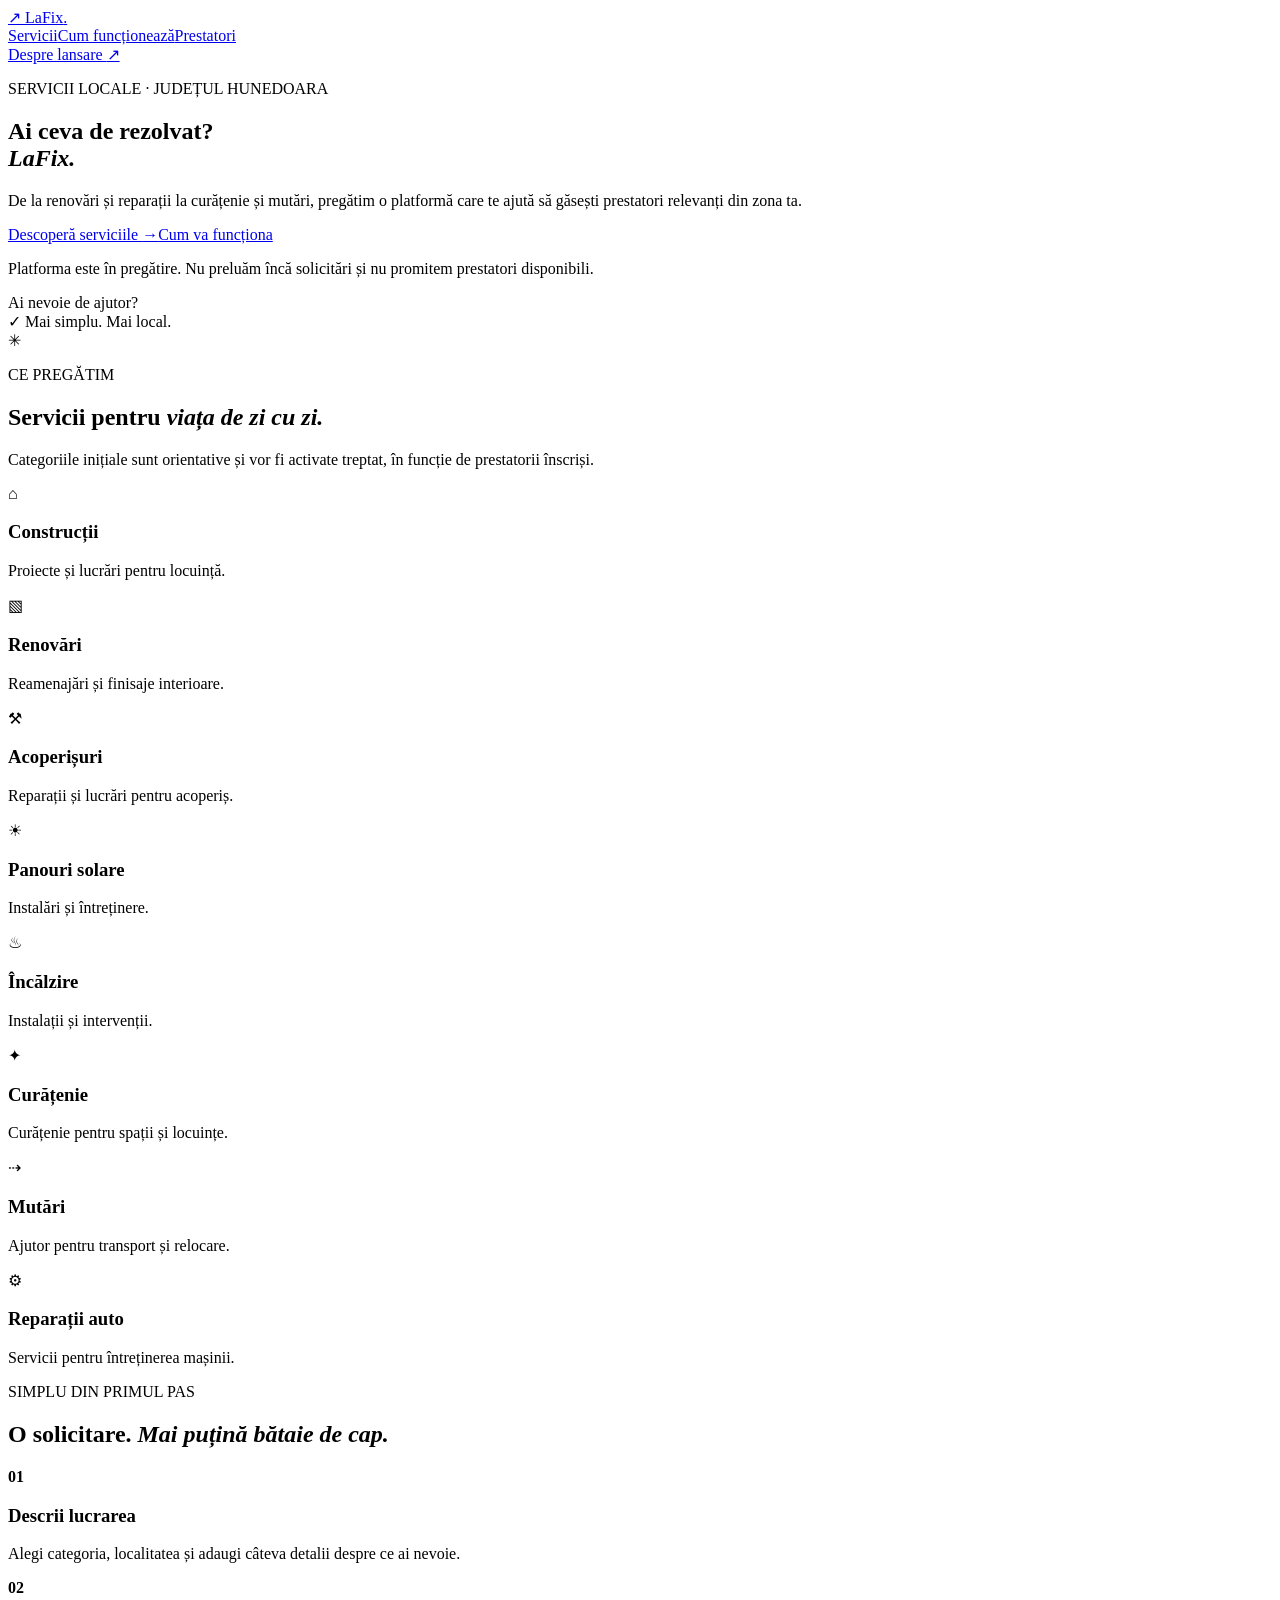
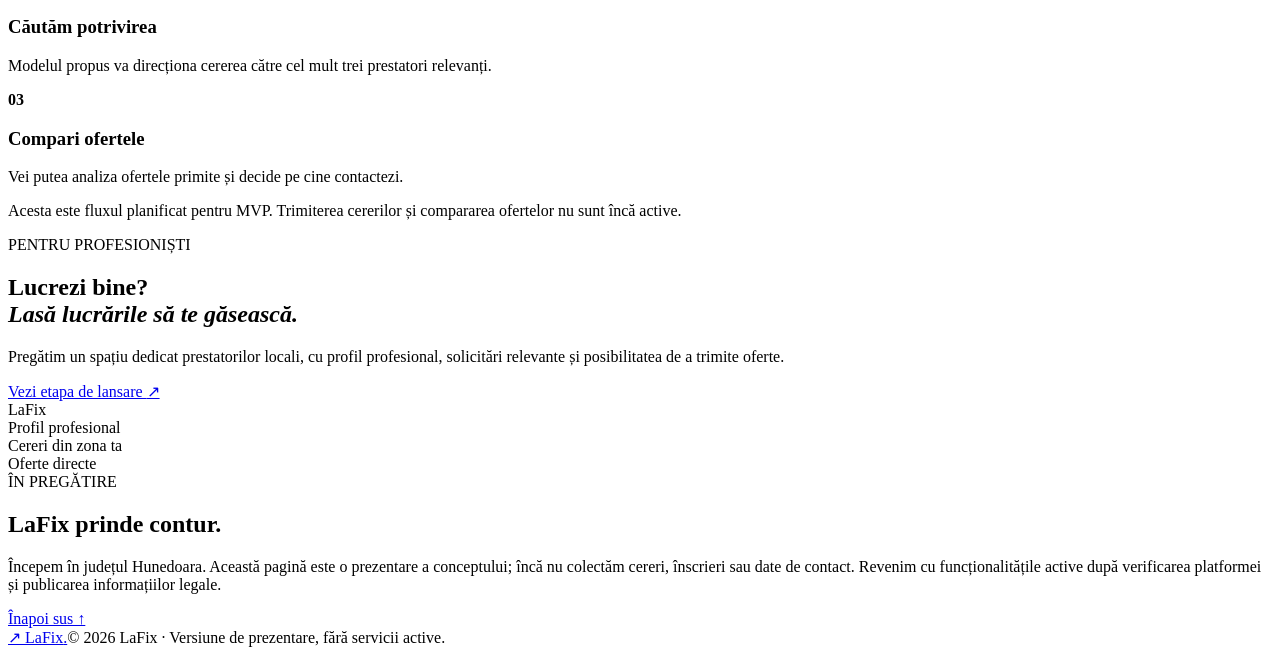
==== apps/site/index.html @ 6700e8d5 "fix(pages): place LaFix static assets in configured apps/site directory" ====
<!doctype html>
<html lang="ro">
<head>
  <meta charset="utf-8" />
  <meta name="viewport" content="width=device-width, initial-scale=1" />
  <meta name="theme-color" content="#173e33" />
  <meta name="description" content="LaFix conectează solicitările de servicii locale cu prestatori. Pregătim lansarea platformei în județul Hunedoara." />
  <meta name="robots" content="noindex,nofollow" />
  <title>LaFix — Servicii locale, mai simplu</title>
  <link rel="icon" href="favicon.svg" type="image/svg+xml" />
  <link rel="stylesheet" href="styles.css" />
</head>
<body>
 <header class="header"><div class="container nav"><a class="logo" href="#acasa" aria-label="LaFix acasă"><span class="mark">↗</span> LaFix<span class="orange">.</span></a><nav aria-label="Navigare principală"><a href="#servicii">Servicii</a><a href="#cum-functioneaza">Cum funcționează</a><a href="#prestatori">Prestatori</a></nav><a href="#lansare" class="top-action">Despre lansare <span aria-hidden="true">↗</span></a></div></header>
 <main id="acasa">
  <section class="hero container"><div class="hero-text"><p class="eyebrow"><span class="dot"></span> SERVICII LOCALE · JUDEȚUL HUNEDOARA</p><h1>Ai ceva de rezolvat?<br><em>LaFix.</em></h1><p class="lead">De la renovări și reparații la curățenie și mutări, pregătim o platformă care te ajută să găsești prestatori relevanți din zona ta.</p><div class="hero-actions"><a href="#servicii" class="btn primary">Descoperă serviciile <span aria-hidden="true">→</span></a><a href="#cum-functioneaza" class="btn secondary">Cum va funcționa</a></div><p class="subtle">Platforma este în pregătire. Nu preluăm încă solicitări și nu promitem prestatori disponibili.</p></div><div class="art" aria-hidden="true"><div class="ring ring-one"></div><div class="ring ring-two"></div><div class="art-card"><div class="house"><div class="roof"></div><div class="home"><div class="window"></div><div class="door"></div></div></div><div class="card-tag">Ai nevoie de ajutor?</div></div><div class="small-card">✓ <span>Mai simplu. Mai local.</span></div><div class="spark">✳</div></div></section>
  <section id="servicii" class="services"><div class="container"><div class="section-top"><div><p class="eyebrow">CE PREGĂTIM</p><h2>Servicii pentru <em>viața de zi cu zi.</em></h2></div><p>Categoriile inițiale sunt orientative și vor fi activate treptat, în funcție de prestatorii înscriși.</p></div><div class="cards"><article class="service"><span class="ico lime">⌂</span><h3>Construcții</h3><p>Proiecte și lucrări pentru locuință.</p></article><article class="service"><span class="ico peach">▧</span><h3>Renovări</h3><p>Reamenajări și finisaje interioare.</p></article><article class="service"><span class="ico yellow">⚒</span><h3>Acoperișuri</h3><p>Reparații și lucrări pentru acoperiș.</p></article><article class="service"><span class="ico blue">☀</span><h3>Panouri solare</h3><p>Instalări și întreținere.</p></article><article class="service"><span class="ico lavender">♨</span><h3>Încălzire</h3><p>Instalații și intervenții.</p></article><article class="service"><span class="ico lime">✦</span><h3>Curățenie</h3><p>Curățenie pentru spații și locuințe.</p></article><article class="service"><span class="ico peach">⇢</span><h3>Mutări</h3><p>Ajutor pentru transport și relocare.</p></article><article class="service"><span class="ico yellow">⚙</span><h3>Reparații auto</h3><p>Servicii pentru întreținerea mașinii.</p></article></div></div></section>
  <section id="cum-functioneaza" class="process container"><p class="eyebrow">SIMPLU DIN PRIMUL PAS</p><h2>O solicitare. <em>Mai puțină bătaie de cap.</em></h2><div class="steps"><article><b>01</b><h3>Descrii lucrarea</h3><p>Alegi categoria, localitatea și adaugi câteva detalii despre ce ai nevoie.</p></article><article><b>02</b><h3>Căutăm potrivirea</h3><p>Modelul propus va direcționa cererea către cel mult trei prestatori relevanți.</p></article><article><b>03</b><h3>Compari ofertele</h3><p>Vei putea analiza ofertele primite și decide pe cine contactezi.</p></article></div><p class="note">Acesta este fluxul planificat pentru MVP. Trimiterea cererilor și compararea ofertelor nu sunt încă active.</p></section>
  <section class="provider" id="prestatori"><div class="container provider-inner"><div><p class="eyebrow light">PENTRU PROFESIONIȘTI</p><h2>Lucrezi bine?<br><em>Lasă lucrările să te găsească.</em></h2><p>Pregătim un spațiu dedicat prestatorilor locali, cu profil profesional, solicitări relevante și posibilitatea de a trimite oferte.</p><a class="btn light-btn" href="#lansare">Vezi etapa de lansare <span aria-hidden="true">↗</span></a></div><div class="provider-graphic" aria-hidden="true"><span>LaFix</span><div class="bubble b1">Profil profesional</div><div class="bubble b2">Cereri din zona ta</div><div class="bubble b3">Oferte directe</div></div></div></section>
  <section id="lansare" class="launch container"><div class="launchbox"><span class="pill">ÎN PREGĂTIRE</span><h2>LaFix prinde contur.</h2><p>Începem în județul Hunedoara. Această pagină este o prezentare a conceptului; încă nu colectăm cereri, înscrieri sau date de contact. Revenim cu funcționalitățile active după verificarea platformei și publicarea informațiilor legale.</p><a href="#acasa" class="btn primary">Înapoi sus ↑</a></div></section>
 </main>
 <footer><div class="container foot"><a class="logo" href="#acasa"><span class="mark">↗</span> LaFix<span class="orange">.</span></a><span>© <span id="year">2026</span> LaFix · Versiune de prezentare, fără servicii active.</span></div></footer>
 <script src="main.js" defer></script>
</body></html>
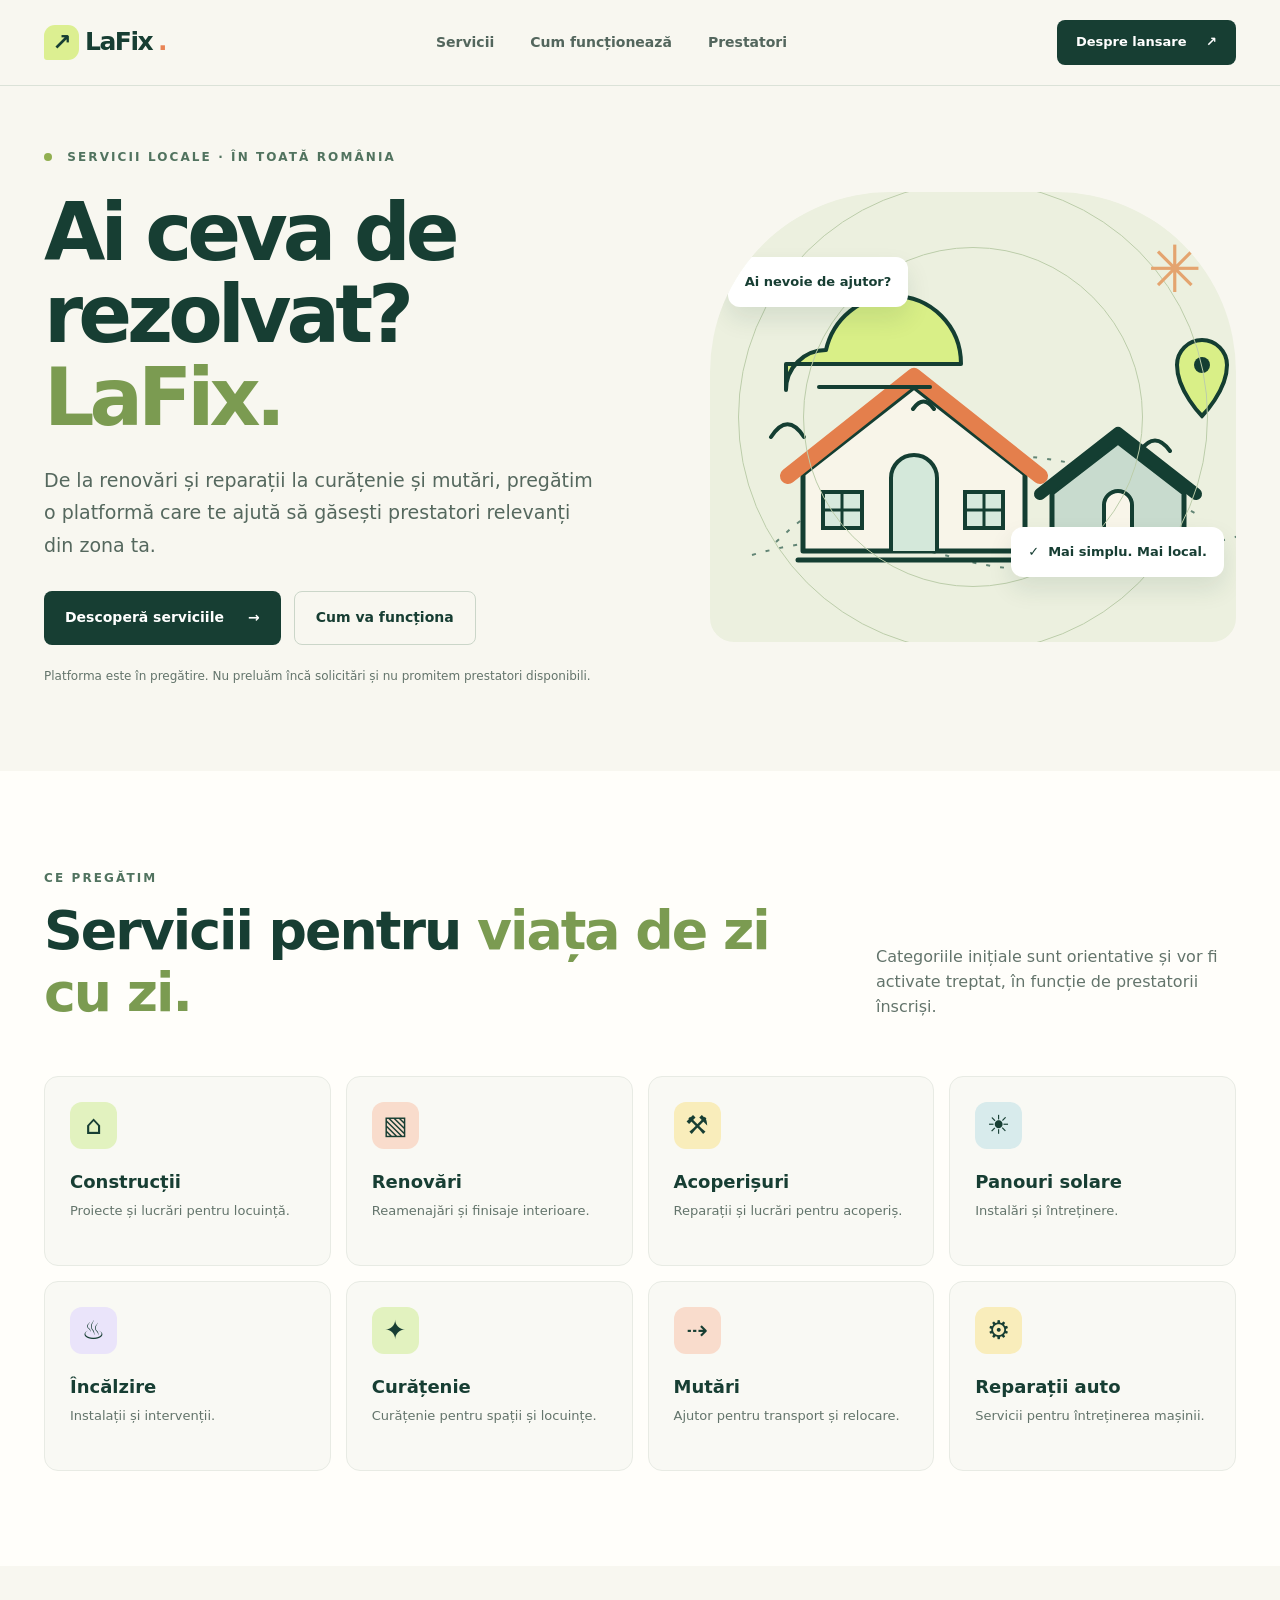
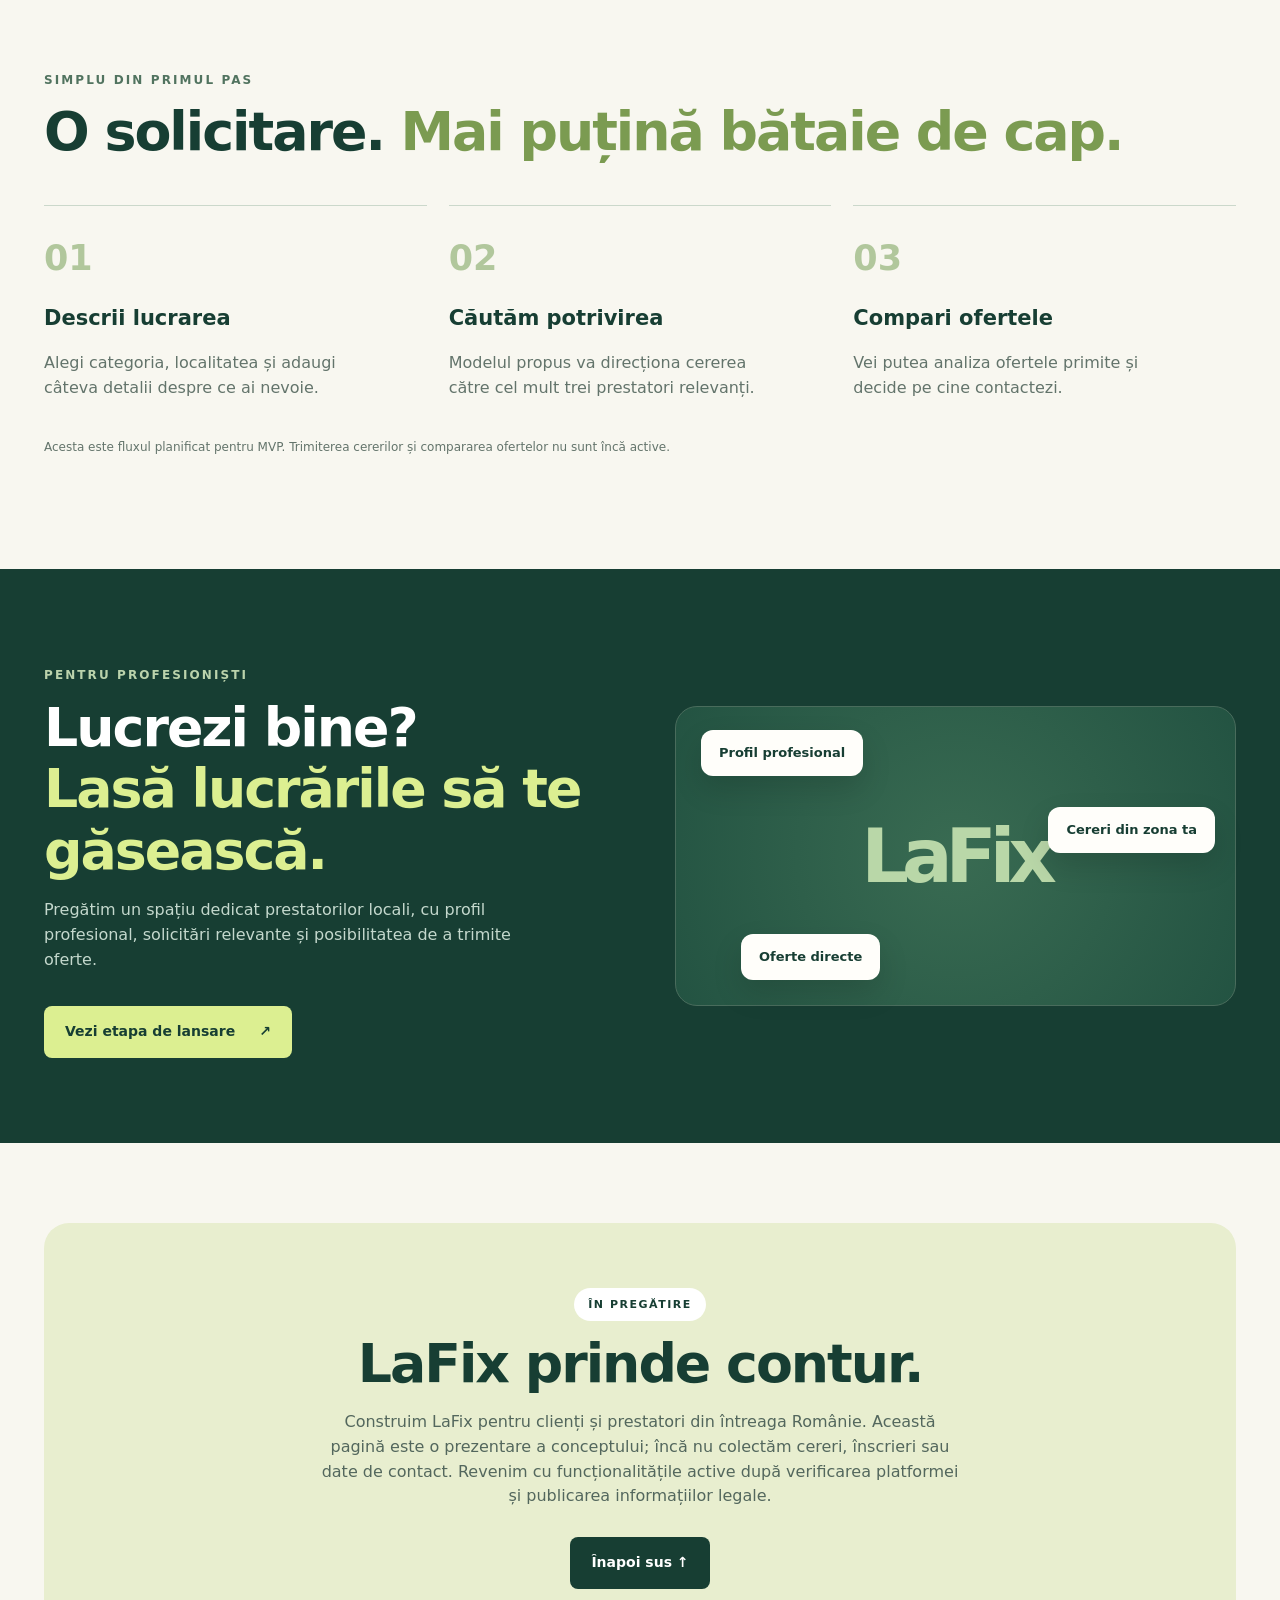
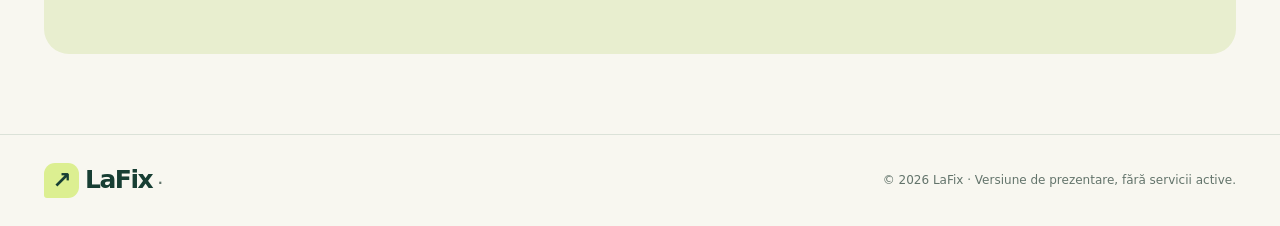
==== commit b97f37b3: "feat(site): nationwide LaFix messaging and restore original hero illustration" ====
--- a/apps/site/index.html
+++ b/apps/site/index.html
@@ -4,7 +4,7 @@
   <meta charset="utf-8" />
   <meta name="viewport" content="width=device-width, initial-scale=1" />
   <meta name="theme-color" content="#173e33" />
-  <meta name="description" content="LaFix conectează solicitările de servicii locale cu prestatori. Pregătim lansarea platformei în județul Hunedoara." />
+  <meta name="description" content="LaFix conectează solicitările de servicii locale cu prestatori. Pregătim lansarea platformei de servicii pentru comunități din întreaga Românie." />
   <meta name="robots" content="noindex,nofollow" />
   <title>LaFix — Servicii locale, mai simplu</title>
   <link rel="icon" href="favicon.svg" type="image/svg+xml" />
@@ -13,11 +13,11 @@
 <body>
  <header class="header"><div class="container nav"><a class="logo" href="#acasa" aria-label="LaFix acasă"><span class="mark">↗</span> LaFix<span class="orange">.</span></a><nav aria-label="Navigare principală"><a href="#servicii">Servicii</a><a href="#cum-functioneaza">Cum funcționează</a><a href="#prestatori">Prestatori</a></nav><a href="#lansare" class="top-action">Despre lansare <span aria-hidden="true">↗</span></a></div></header>
  <main id="acasa">
-  <section class="hero container"><div class="hero-text"><p class="eyebrow"><span class="dot"></span> SERVICII LOCALE · JUDEȚUL HUNEDOARA</p><h1>Ai ceva de rezolvat?<br><em>LaFix.</em></h1><p class="lead">De la renovări și reparații la curățenie și mutări, pregătim o platformă care te ajută să găsești prestatori relevanți din zona ta.</p><div class="hero-actions"><a href="#servicii" class="btn primary">Descoperă serviciile <span aria-hidden="true">→</span></a><a href="#cum-functioneaza" class="btn secondary">Cum va funcționa</a></div><p class="subtle">Platforma este în pregătire. Nu preluăm încă solicitări și nu promitem prestatori disponibili.</p></div><div class="art" aria-hidden="true"><div class="ring ring-one"></div><div class="ring ring-two"></div><div class="art-card"><div class="house"><div class="roof"></div><div class="home"><div class="window"></div><div class="door"></div></div></div><div class="card-tag">Ai nevoie de ajutor?</div></div><div class="small-card">✓ <span>Mai simplu. Mai local.</span></div><div class="spark">✳</div></div></section>
+  <section class="hero container"><div class="hero-text"><p class="eyebrow"><span class="dot"></span> SERVICII LOCALE · ÎN TOATĂ ROMÂNIA</p><h1>Ai ceva de rezolvat?<br><em>LaFix.</em></h1><p class="lead">De la renovări și reparații la curățenie și mutări, pregătim o platformă care te ajută să găsești prestatori relevanți din zona ta.</p><div class="hero-actions"><a href="#servicii" class="btn primary">Descoperă serviciile <span aria-hidden="true">→</span></a><a href="#cum-functioneaza" class="btn secondary">Cum va funcționa</a></div><p class="subtle">Platforma este în pregătire. Nu preluăm încă solicitări și nu promitem prestatori disponibili.</p></div><div class="art" aria-hidden="true"><div class="ring ring-one"></div><div class="ring ring-two"></div><img class="hero-illustration" src="illustrations/locuinte-lafix.svg" width="590" height="410" alt="" decoding="async" fetchpriority="high" /><div class="card-tag">Ai nevoie de ajutor?</div><div class="small-card">✓ <span>Mai simplu. Mai local.</span></div><div class="spark">✳</div></div></section>
   <section id="servicii" class="services"><div class="container"><div class="section-top"><div><p class="eyebrow">CE PREGĂTIM</p><h2>Servicii pentru <em>viața de zi cu zi.</em></h2></div><p>Categoriile inițiale sunt orientative și vor fi activate treptat, în funcție de prestatorii înscriși.</p></div><div class="cards"><article class="service"><span class="ico lime">⌂</span><h3>Construcții</h3><p>Proiecte și lucrări pentru locuință.</p></article><article class="service"><span class="ico peach">▧</span><h3>Renovări</h3><p>Reamenajări și finisaje interioare.</p></article><article class="service"><span class="ico yellow">⚒</span><h3>Acoperișuri</h3><p>Reparații și lucrări pentru acoperiș.</p></article><article class="service"><span class="ico blue">☀</span><h3>Panouri solare</h3><p>Instalări și întreținere.</p></article><article class="service"><span class="ico lavender">♨</span><h3>Încălzire</h3><p>Instalații și intervenții.</p></article><article class="service"><span class="ico lime">✦</span><h3>Curățenie</h3><p>Curățenie pentru spații și locuințe.</p></article><article class="service"><span class="ico peach">⇢</span><h3>Mutări</h3><p>Ajutor pentru transport și relocare.</p></article><article class="service"><span class="ico yellow">⚙</span><h3>Reparații auto</h3><p>Servicii pentru întreținerea mașinii.</p></article></div></div></section>
   <section id="cum-functioneaza" class="process container"><p class="eyebrow">SIMPLU DIN PRIMUL PAS</p><h2>O solicitare. <em>Mai puțină bătaie de cap.</em></h2><div class="steps"><article><b>01</b><h3>Descrii lucrarea</h3><p>Alegi categoria, localitatea și adaugi câteva detalii despre ce ai nevoie.</p></article><article><b>02</b><h3>Căutăm potrivirea</h3><p>Modelul propus va direcționa cererea către cel mult trei prestatori relevanți.</p></article><article><b>03</b><h3>Compari ofertele</h3><p>Vei putea analiza ofertele primite și decide pe cine contactezi.</p></article></div><p class="note">Acesta este fluxul planificat pentru MVP. Trimiterea cererilor și compararea ofertelor nu sunt încă active.</p></section>
   <section class="provider" id="prestatori"><div class="container provider-inner"><div><p class="eyebrow light">PENTRU PROFESIONIȘTI</p><h2>Lucrezi bine?<br><em>Lasă lucrările să te găsească.</em></h2><p>Pregătim un spațiu dedicat prestatorilor locali, cu profil profesional, solicitări relevante și posibilitatea de a trimite oferte.</p><a class="btn light-btn" href="#lansare">Vezi etapa de lansare <span aria-hidden="true">↗</span></a></div><div class="provider-graphic" aria-hidden="true"><span>LaFix</span><div class="bubble b1">Profil profesional</div><div class="bubble b2">Cereri din zona ta</div><div class="bubble b3">Oferte directe</div></div></div></section>
-  <section id="lansare" class="launch container"><div class="launchbox"><span class="pill">ÎN PREGĂTIRE</span><h2>LaFix prinde contur.</h2><p>Începem în județul Hunedoara. Această pagină este o prezentare a conceptului; încă nu colectăm cereri, înscrieri sau date de contact. Revenim cu funcționalitățile active după verificarea platformei și publicarea informațiilor legale.</p><a href="#acasa" class="btn primary">Înapoi sus ↑</a></div></section>
+  <section id="lansare" class="launch container"><div class="launchbox"><span class="pill">ÎN PREGĂTIRE</span><h2>LaFix prinde contur.</h2><p>Construim LaFix pentru clienți și prestatori din întreaga Românie. Această pagină este o prezentare a conceptului; încă nu colectăm cereri, înscrieri sau date de contact. Revenim cu funcționalitățile active după verificarea platformei și publicarea informațiilor legale.</p><a href="#acasa" class="btn primary">Înapoi sus ↑</a></div></section>
  </main>
  <footer><div class="container foot"><a class="logo" href="#acasa"><span class="mark">↗</span> LaFix<span class="orange">.</span></a><span>© <span id="year">2026</span> LaFix · Versiune de prezentare, fără servicii active.</span></div></footer>
  <script src="main.js" defer></script>
--- a/apps/site/styles.css
+++ b/apps/site/styles.css
@@ -0,0 +1 @@
+:root{--ink:#173e33;--paper:#f8f7f0;--muted:#63746b;--line:#dbe2d8;--lime:#dcef91;--orange:#e98455;--white:#fffefa}*{box-sizing:border-box}html{scroll-behavior:smooth}body{margin:0;background:var(--paper);font:16px/1.55 system-ui,-apple-system,"Segoe UI",sans-serif;color:var(--ink)}a{color:inherit;text-decoration:none}a:focus-visible{outline:3px solid var(--orange);outline-offset:4px}.container{width:min(1192px,calc(100% - 48px));margin:auto}.header{border-bottom:1px solid var(--line)}.nav{min-height:85px;display:flex;align-items:center;justify-content:space-between;gap:20px}.logo{font-size:25px;font-weight:850;letter-spacing:-1.5px;display:inline-flex;align-items:center;gap:6px;white-space:nowrap}.mark{width:35px;height:35px;border-radius:11px 11px 11px 3px;background:var(--lime);display:inline-grid;place-items:center;font-size:23px;line-height:1}.orange{color:var(--orange)}nav{display:flex;gap:36px;font-size:14px;color:#53665d;font-weight:600}nav a:hover{text-decoration:underline}.top-action{background:var(--ink);color:white;font-size:13px;font-weight:700;padding:12px 19px;border-radius:8px}.top-action span{margin-left:15px}.hero{display:grid;grid-template-columns:1.08fr .92fr;gap:48px;align-items:center;min-height:610px;padding-top:50px;padding-bottom:74px}.eyebrow{font-size:12px;letter-spacing:2.1px;font-weight:800;color:#51735f}.dot{display:inline-block;width:8px;height:8px;background:#91af50;border-radius:50%;margin-right:9px}.hero h1{font-size:clamp(51px,6.2vw,92px);line-height:1.04;letter-spacing:-5px;margin:25px 0}.hero h1 em,h2 em{font-style:normal;color:#7b9b51}.lead{font-size:19px;line-height:1.7;max-width:550px;color:#55685e}.hero-actions{display:flex;gap:13px;flex-wrap:wrap;margin-top:30px}.btn{border-radius:8px;padding:15px 21px;display:inline-flex;gap:24px;align-items:center;justify-content:center;font-size:14px;font-weight:750}.primary{color:white;background:var(--ink)}.secondary{border:1px solid #cbd6c9}.subtle,.note{font-size:12px;color:var(--muted);margin-top:22px}.art{background:#ecf0df;min-height:450px;border-radius:180px 180px 24px 24px;position:relative;overflow:hidden;display:grid;place-items:center;isolation:isolate}.ring{position:absolute;border:1px solid #bccdaa;border-radius:50%;width:470px;height:470px}.ring-two{width:340px;height:340px}.art-card{width:260px;height:277px;border:9px solid #fdfbf4;border-radius:22px;background:#c8df9b;position:relative;z-index:2;box-shadow:0 18px 48px #53705626;transform:rotate(-5deg);display:grid;place-items:center}.house{width:147px;height:160px;position:relative;margin-top:45px}.roof{position:absolute;width:128px;height:128px;background:#e88855;transform:rotate(45deg);top:0;left:10px;border-radius:8px}.home{position:absolute;top:38px;left:14px;width:120px;height:120px;background:#faf7df;border:5px solid var(--ink)}.window{position:absolute;left:17px;top:22px;width:32px;height:36px;background:#b3dbe1;border:4px solid var(--ink)}.door{position:absolute;right:15px;bottom:0;width:36px;height:68px;background:#db9b62;border:4px solid var(--ink);border-bottom:0}.card-tag,.small-card{position:absolute;background:white;z-index:3;border-radius:12px;padding:15px 17px;box-shadow:0 12px 25px #173e331b;font-size:13px;font-weight:750}.card-tag{left:18px;top:65px}.small-card{right:12px;bottom:65px;display:flex;gap:9px}.small-card:first-letter{color:#659b5f}.spark{position:absolute;font-size:65px;top:28px;right:34px;color:#e4a46f}.services{background:#fffefa;padding:86px 0 95px}.section-top{display:flex;justify-content:space-between;align-items:end;gap:50px;margin-bottom:40px}.section-top h2,.process h2,.provider h2,.launch h2{font-size:clamp(34px,4.2vw,55px);line-height:1.15;letter-spacing:-2px;margin:12px 0}.section-top p:last-child{max-width:360px;color:var(--muted)}.cards{display:grid;grid-template-columns:repeat(4,1fr);gap:15px}.service{background:#f9f9f4;border:1px solid #e8ebe4;border-radius:14px;padding:25px;min-height:190px;transition:transform .2s}.service:hover{transform:translateY(-3px)}.service h3{font-size:18px;margin:19px 0 5px}.service p{color:var(--muted);font-size:13px;margin:0}.ico{display:grid;place-items:center;width:47px;height:47px;border-radius:12px;font-size:26px}.lime{background:#e2f2bf}.peach{background:#f9dccc}.yellow{background:#f9edbb}.blue{background:#d8ebec}.lavender{background:#eae4fa}.process{padding-top:93px;padding-bottom:100px}.steps{display:grid;grid-template-columns:repeat(3,1fr);gap:22px;margin-top:42px}.steps article{border-top:1px solid #cbd8cb;padding-top:25px}.steps b{font-size:35px;color:#b1c79c}.steps h3{font-size:21px;margin:17px 0 8px}.steps p{color:var(--muted);max-width:320px}.provider{background:var(--ink);color:#fff;padding:85px 0}.provider-inner{display:grid;grid-template-columns:1fr 1fr;align-items:center;gap:70px}.provider h2 em{color:var(--lime)}.provider p:not(.eyebrow){max-width:510px;color:#c4d8cd}.eyebrow.light{color:#bbd3ac}.light-btn{background:var(--lime);color:var(--ink);margin-top:18px}.provider-graphic{height:300px;border:1px solid #496c5c;border-radius:22px;position:relative;background:radial-gradient(circle at center,#396b52,#235342);display:grid;place-items:center}.provider-graphic>span{font-size:75px;letter-spacing:-7px;font-weight:900;color:#b9d7a8}.bubble{position:absolute;background:#fffefa;color:var(--ink);padding:13px 18px;border-radius:12px;box-shadow:0 13px 30px #0002;font-size:13px;font-weight:750}.b1{top:23px;left:25px}.b2{right:20px;top:100px}.b3{bottom:25px;left:65px}.launch{padding-top:80px;padding-bottom:80px}.launchbox{background:#e8eecf;padding:65px 35px;text-align:center;border-radius:25px}.launchbox p{color:#53675d;max-width:650px;margin:15px auto 28px}.pill{display:inline-block;background:white;padding:8px 14px;border-radius:90px;font-size:11px;font-weight:800;letter-spacing:1.5px}footer{border-top:1px solid var(--line)}.foot{display:flex;justify-content:space-between;align-items:center;gap:30px;padding:26px 0}.foot span:last-child{font-size:12px;color:var(--muted)}@media(max-width:850px){nav{display:none}.hero{grid-template-columns:1fr;padding-top:54px;gap:25px}.art{max-height:380px;min-height:350px}.cards{grid-template-columns:repeat(2,1fr)}.provider-inner{grid-template-columns:1fr}.section-top{display:block}.hero h1{letter-spacing:-3px}}@media(max-width:520px){.container{width:calc(100% - 32px)}.nav{min-height:68px}.logo{font-size:21px}.top-action{padding:10px;font-size:11px}.hero{padding-bottom:55px}.hero h1{font-size:52px}.lead{font-size:17px}.btn{width:100%}.art{min-height:310px;border-radius:110px 110px 20px 20px}.art-card{transform:scale(.8) rotate(-5deg)}.small-card{bottom:20px;right:5px}.card-tag{left:4px;top:20px}.cards{grid-template-columns:1fr 1fr;gap:9px}.service{padding:16px;min-height:172px}.service h3{font-size:15px}.service p{font-size:12px}.steps{grid-template-columns:1fr;gap:25px}.process{padding-top:64px;padding-bottom:65px}.provider{padding:65px 0}.provider-graphic{height:240px}.provider-graphic>span{font-size:55px}.bubble{font-size:11px}.b1{top:15px;left:5px}.b2{top:90px;right:5px}.b3{bottom:10px;left:14px}.foot{flex-direction:column;align-items:flex-start}.launchbox{padding:50px 20px}.section-top h2,.process h2,.provider h2,.launch h2{letter-spacing:-1px}}
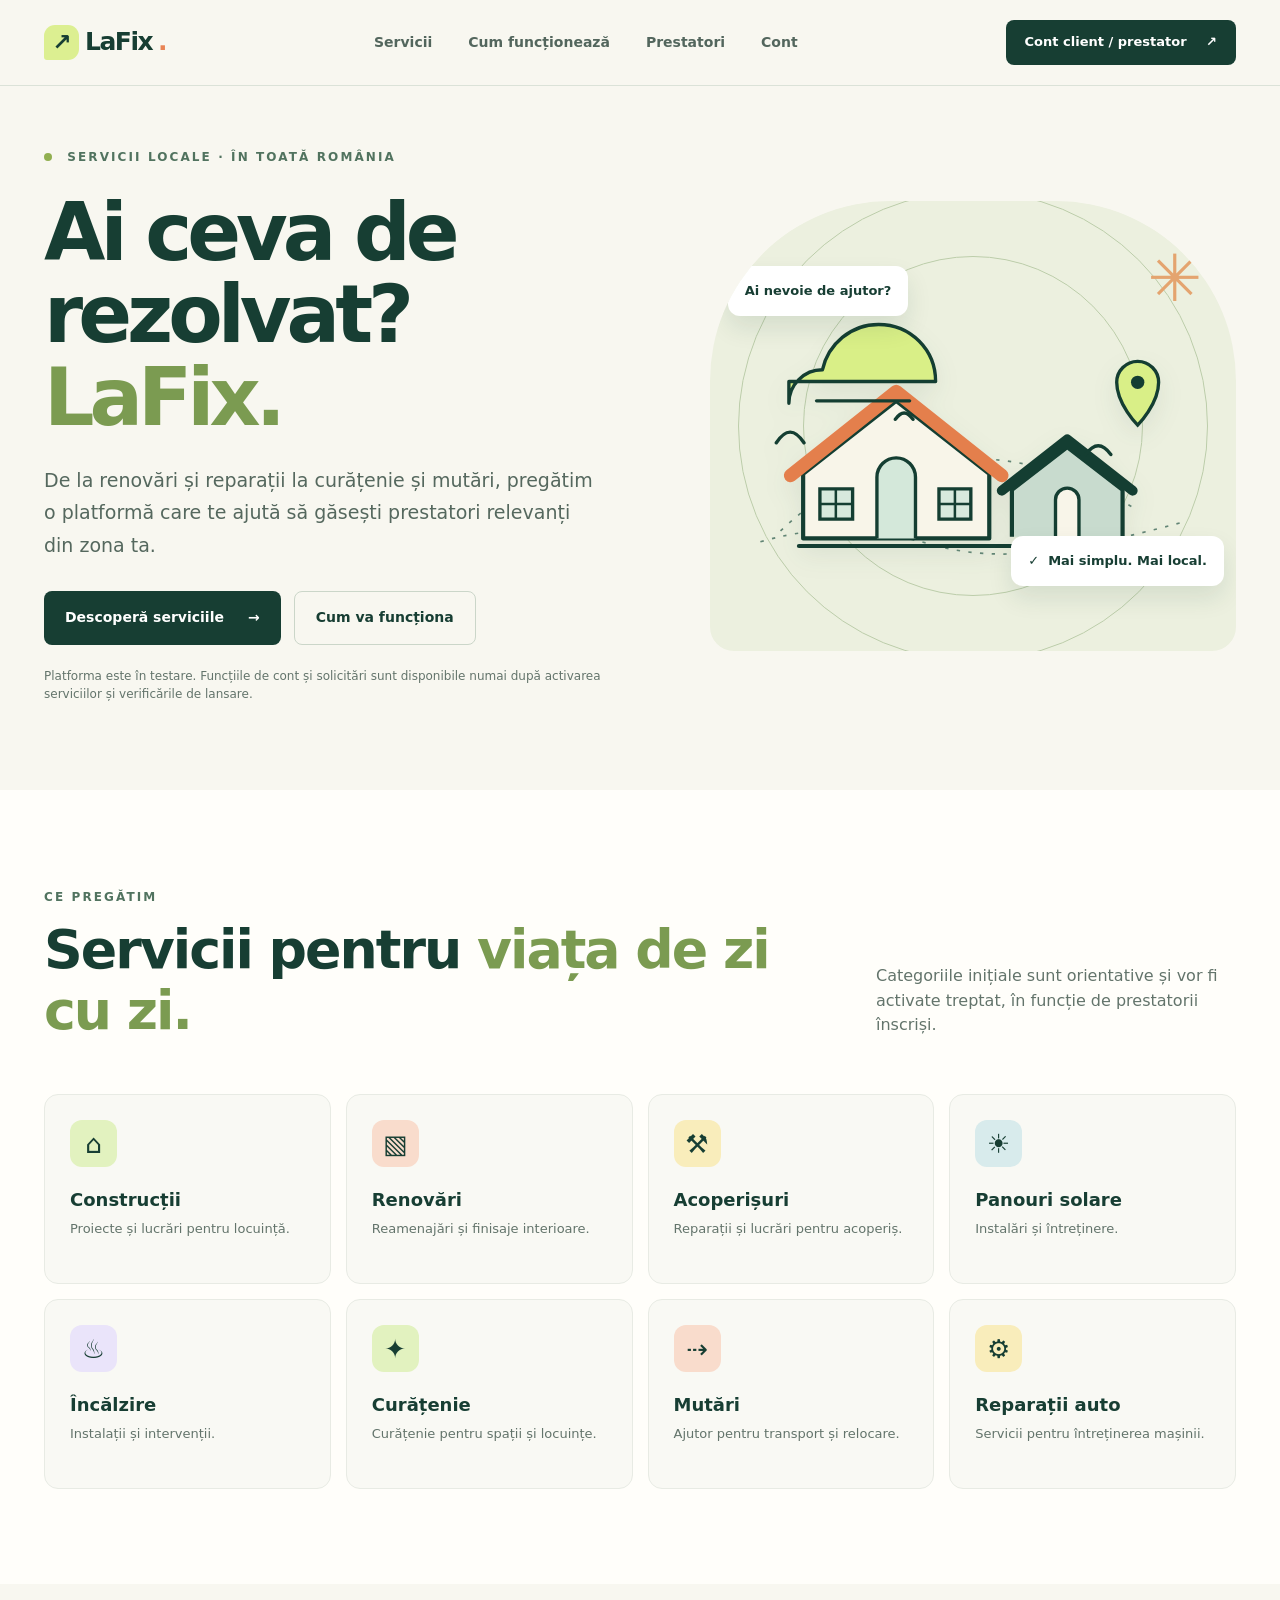
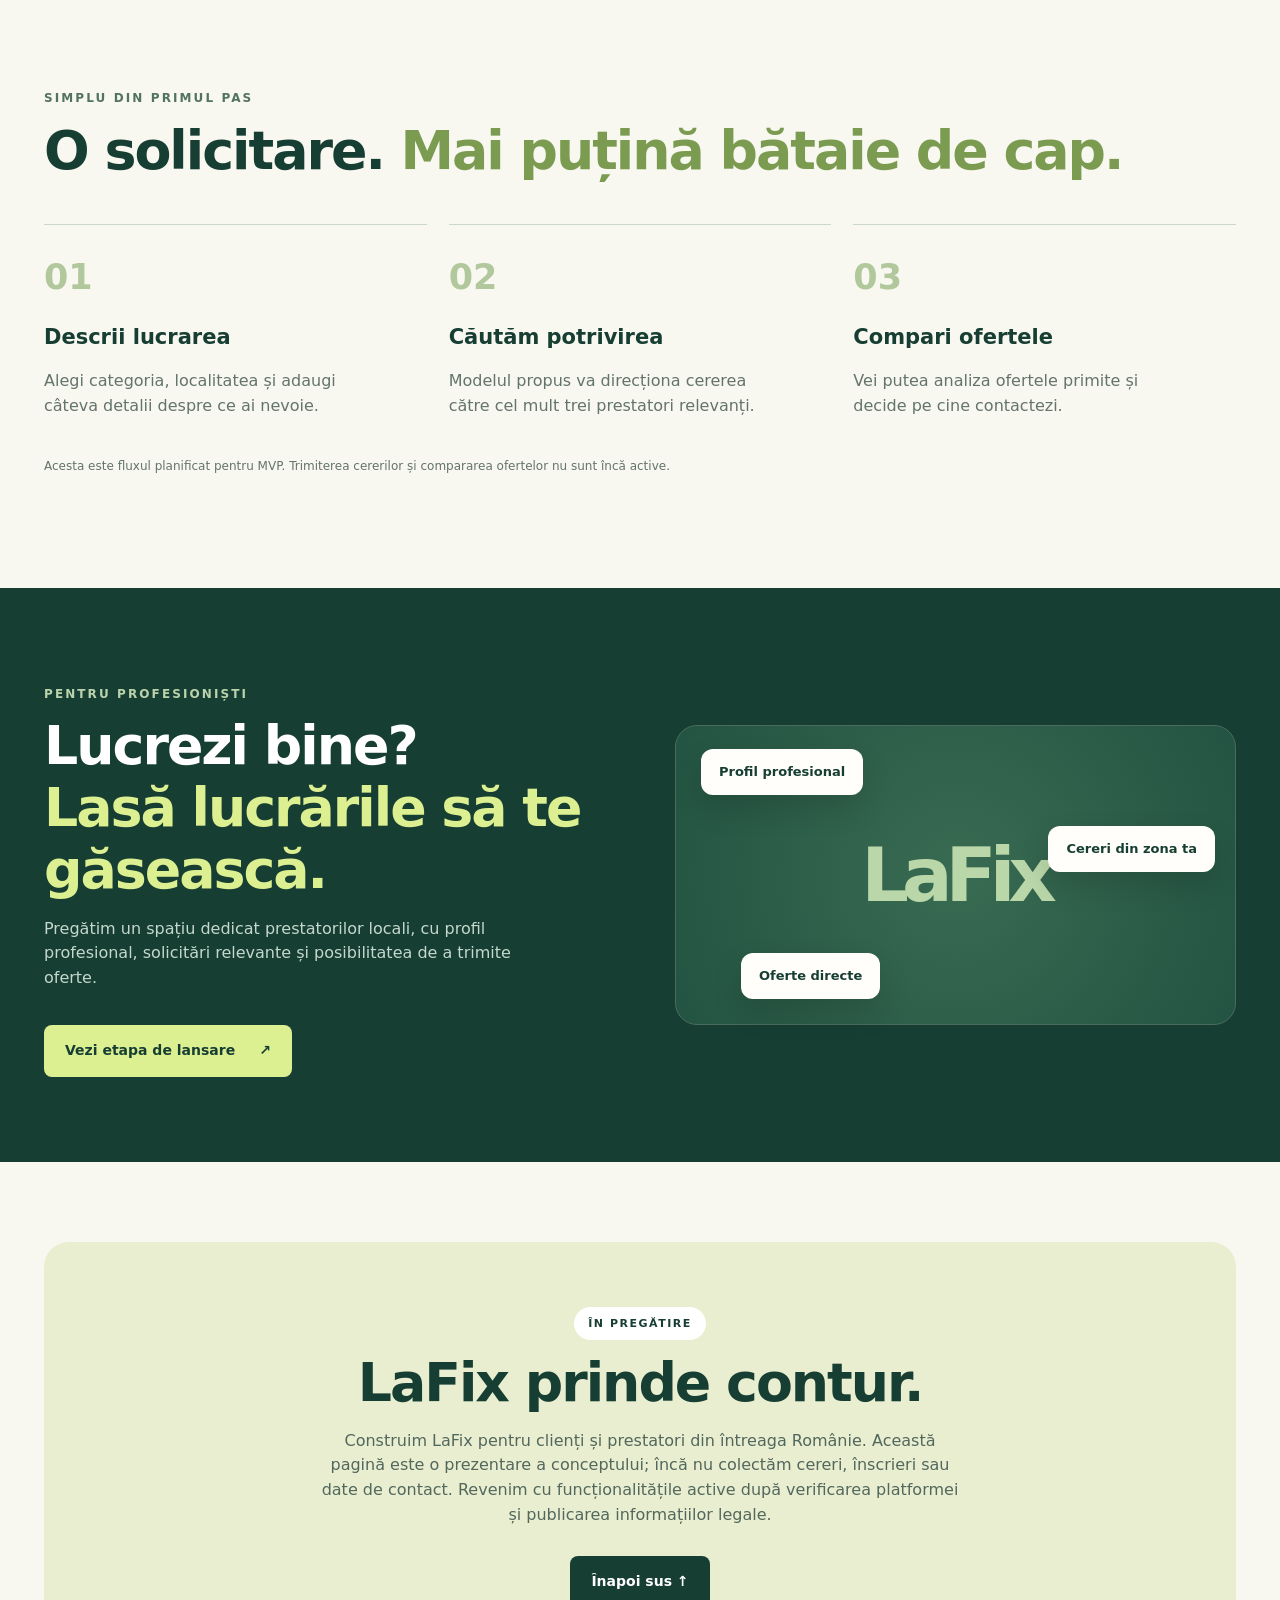
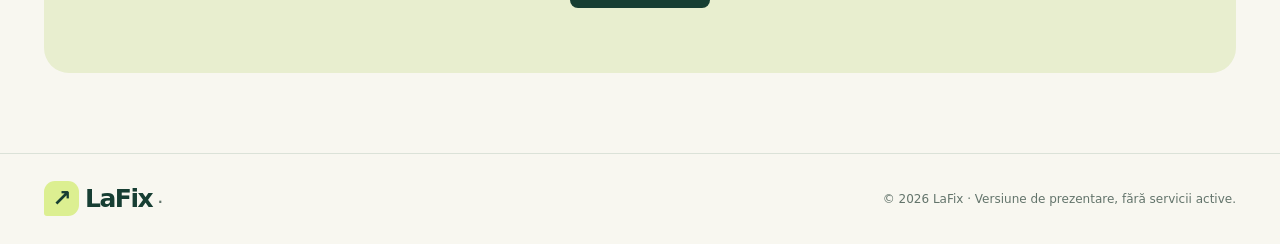
==== commit abc3e87e: "feat(site): link marketplace customer/provider portal from nationwide homepage" ====
--- a/apps/site/index.html
+++ b/apps/site/index.html
@@ -11,9 +11,9 @@
   <link rel="stylesheet" href="styles.css" />
 </head>
 <body>
- <header class="header"><div class="container nav"><a class="logo" href="#acasa" aria-label="LaFix acasă"><span class="mark">↗</span> LaFix<span class="orange">.</span></a><nav aria-label="Navigare principală"><a href="#servicii">Servicii</a><a href="#cum-functioneaza">Cum funcționează</a><a href="#prestatori">Prestatori</a></nav><a href="#lansare" class="top-action">Despre lansare <span aria-hidden="true">↗</span></a></div></header>
+ <header class="header"><div class="container nav"><a class="logo" href="#acasa" aria-label="LaFix acasă"><span class="mark">↗</span> LaFix<span class="orange">.</span></a><nav aria-label="Navigare principală"><a href="#servicii">Servicii</a><a href="#cum-functioneaza">Cum funcționează</a><a href="#prestatori">Prestatori</a><a href="/cont.html">Cont</a></nav><a href="/cont.html" class="top-action">Cont client / prestator <span aria-hidden="true">↗</span></a></div></header>
  <main id="acasa">
-  <section class="hero container"><div class="hero-text"><p class="eyebrow"><span class="dot"></span> SERVICII LOCALE · ÎN TOATĂ ROMÂNIA</p><h1>Ai ceva de rezolvat?<br><em>LaFix.</em></h1><p class="lead">De la renovări și reparații la curățenie și mutări, pregătim o platformă care te ajută să găsești prestatori relevanți din zona ta.</p><div class="hero-actions"><a href="#servicii" class="btn primary">Descoperă serviciile <span aria-hidden="true">→</span></a><a href="#cum-functioneaza" class="btn secondary">Cum va funcționa</a></div><p class="subtle">Platforma este în pregătire. Nu preluăm încă solicitări și nu promitem prestatori disponibili.</p></div><div class="art" aria-hidden="true"><div class="ring ring-one"></div><div class="ring ring-two"></div><img class="hero-illustration" src="illustrations/locuinte-lafix.svg" width="590" height="410" alt="" decoding="async" fetchpriority="high" /><div class="card-tag">Ai nevoie de ajutor?</div><div class="small-card">✓ <span>Mai simplu. Mai local.</span></div><div class="spark">✳</div></div></section>
+  <section class="hero container"><div class="hero-text"><p class="eyebrow"><span class="dot"></span> SERVICII LOCALE · ÎN TOATĂ ROMÂNIA</p><h1>Ai ceva de rezolvat?<br><em>LaFix.</em></h1><p class="lead">De la renovări și reparații la curățenie și mutări, pregătim o platformă care te ajută să găsești prestatori relevanți din zona ta.</p><div class="hero-actions"><a href="#servicii" class="btn primary">Descoperă serviciile <span aria-hidden="true">→</span></a><a href="#cum-functioneaza" class="btn secondary">Cum va funcționa</a></div><p class="subtle">Platforma este în testare. Funcțiile de cont și solicitări sunt disponibile numai după activarea serviciilor și verificările de lansare.</p></div><div class="art" aria-hidden="true"><div class="ring ring-one"></div><div class="ring ring-two"></div><img class="hero-illustration" src="illustrations/locuinte-lafix.svg" width="590" height="410" alt="" decoding="async" fetchpriority="high" /><div class="card-tag">Ai nevoie de ajutor?</div><div class="small-card">✓ <span>Mai simplu. Mai local.</span></div><div class="spark">✳</div></div></section>
   <section id="servicii" class="services"><div class="container"><div class="section-top"><div><p class="eyebrow">CE PREGĂTIM</p><h2>Servicii pentru <em>viața de zi cu zi.</em></h2></div><p>Categoriile inițiale sunt orientative și vor fi activate treptat, în funcție de prestatorii înscriși.</p></div><div class="cards"><article class="service"><span class="ico lime">⌂</span><h3>Construcții</h3><p>Proiecte și lucrări pentru locuință.</p></article><article class="service"><span class="ico peach">▧</span><h3>Renovări</h3><p>Reamenajări și finisaje interioare.</p></article><article class="service"><span class="ico yellow">⚒</span><h3>Acoperișuri</h3><p>Reparații și lucrări pentru acoperiș.</p></article><article class="service"><span class="ico blue">☀</span><h3>Panouri solare</h3><p>Instalări și întreținere.</p></article><article class="service"><span class="ico lavender">♨</span><h3>Încălzire</h3><p>Instalații și intervenții.</p></article><article class="service"><span class="ico lime">✦</span><h3>Curățenie</h3><p>Curățenie pentru spații și locuințe.</p></article><article class="service"><span class="ico peach">⇢</span><h3>Mutări</h3><p>Ajutor pentru transport și relocare.</p></article><article class="service"><span class="ico yellow">⚙</span><h3>Reparații auto</h3><p>Servicii pentru întreținerea mașinii.</p></article></div></div></section>
   <section id="cum-functioneaza" class="process container"><p class="eyebrow">SIMPLU DIN PRIMUL PAS</p><h2>O solicitare. <em>Mai puțină bătaie de cap.</em></h2><div class="steps"><article><b>01</b><h3>Descrii lucrarea</h3><p>Alegi categoria, localitatea și adaugi câteva detalii despre ce ai nevoie.</p></article><article><b>02</b><h3>Căutăm potrivirea</h3><p>Modelul propus va direcționa cererea către cel mult trei prestatori relevanți.</p></article><article><b>03</b><h3>Compari ofertele</h3><p>Vei putea analiza ofertele primite și decide pe cine contactezi.</p></article></div><p class="note">Acesta este fluxul planificat pentru MVP. Trimiterea cererilor și compararea ofertelor nu sunt încă active.</p></section>
   <section class="provider" id="prestatori"><div class="container provider-inner"><div><p class="eyebrow light">PENTRU PROFESIONIȘTI</p><h2>Lucrezi bine?<br><em>Lasă lucrările să te găsească.</em></h2><p>Pregătim un spațiu dedicat prestatorilor locali, cu profil profesional, solicitări relevante și posibilitatea de a trimite oferte.</p><a class="btn light-btn" href="#lansare">Vezi etapa de lansare <span aria-hidden="true">↗</span></a></div><div class="provider-graphic" aria-hidden="true"><span>LaFix</span><div class="bubble b1">Profil profesional</div><div class="bubble b2">Cereri din zona ta</div><div class="bubble b3">Oferte directe</div></div></div></section>
--- a/apps/site/styles.css
+++ b/apps/site/styles.css
@@ -1 +1,7 @@
 :root{--ink:#173e33;--paper:#f8f7f0;--muted:#63746b;--line:#dbe2d8;--lime:#dcef91;--orange:#e98455;--white:#fffefa}*{box-sizing:border-box}html{scroll-behavior:smooth}body{margin:0;background:var(--paper);font:16px/1.55 system-ui,-apple-system,"Segoe UI",sans-serif;color:var(--ink)}a{color:inherit;text-decoration:none}a:focus-visible{outline:3px solid var(--orange);outline-offset:4px}.container{width:min(1192px,calc(100% - 48px));margin:auto}.header{border-bottom:1px solid var(--line)}.nav{min-height:85px;display:flex;align-items:center;justify-content:space-between;gap:20px}.logo{font-size:25px;font-weight:850;letter-spacing:-1.5px;display:inline-flex;align-items:center;gap:6px;white-space:nowrap}.mark{width:35px;height:35px;border-radius:11px 11px 11px 3px;background:var(--lime);display:inline-grid;place-items:center;font-size:23px;line-height:1}.orange{color:var(--orange)}nav{display:flex;gap:36px;font-size:14px;color:#53665d;font-weight:600}nav a:hover{text-decoration:underline}.top-action{background:var(--ink);color:white;font-size:13px;font-weight:700;padding:12px 19px;border-radius:8px}.top-action span{margin-left:15px}.hero{display:grid;grid-template-columns:1.08fr .92fr;gap:48px;align-items:center;min-height:610px;padding-top:50px;padding-bottom:74px}.eyebrow{font-size:12px;letter-spacing:2.1px;font-weight:800;color:#51735f}.dot{display:inline-block;width:8px;height:8px;background:#91af50;border-radius:50%;margin-right:9px}.hero h1{font-size:clamp(51px,6.2vw,92px);line-height:1.04;letter-spacing:-5px;margin:25px 0}.hero h1 em,h2 em{font-style:normal;color:#7b9b51}.lead{font-size:19px;line-height:1.7;max-width:550px;color:#55685e}.hero-actions{display:flex;gap:13px;flex-wrap:wrap;margin-top:30px}.btn{border-radius:8px;padding:15px 21px;display:inline-flex;gap:24px;align-items:center;justify-content:center;font-size:14px;font-weight:750}.primary{color:white;background:var(--ink)}.secondary{border:1px solid #cbd6c9}.subtle,.note{font-size:12px;color:var(--muted);margin-top:22px}.art{background:#ecf0df;min-height:450px;border-radius:180px 180px 24px 24px;position:relative;overflow:hidden;display:grid;place-items:center;isolation:isolate}.ring{position:absolute;border:1px solid #bccdaa;border-radius:50%;width:470px;height:470px}.ring-two{width:340px;height:340px}.art-card{width:260px;height:277px;border:9px solid #fdfbf4;border-radius:22px;background:#c8df9b;position:relative;z-index:2;box-shadow:0 18px 48px #53705626;transform:rotate(-5deg);display:grid;place-items:center}.house{width:147px;height:160px;position:relative;margin-top:45px}.roof{position:absolute;width:128px;height:128px;background:#e88855;transform:rotate(45deg);top:0;left:10px;border-radius:8px}.home{position:absolute;top:38px;left:14px;width:120px;height:120px;background:#faf7df;border:5px solid var(--ink)}.window{position:absolute;left:17px;top:22px;width:32px;height:36px;background:#b3dbe1;border:4px solid var(--ink)}.door{position:absolute;right:15px;bottom:0;width:36px;height:68px;background:#db9b62;border:4px solid var(--ink);border-bottom:0}.card-tag,.small-card{position:absolute;background:white;z-index:3;border-radius:12px;padding:15px 17px;box-shadow:0 12px 25px #173e331b;font-size:13px;font-weight:750}.card-tag{left:18px;top:65px}.small-card{right:12px;bottom:65px;display:flex;gap:9px}.small-card:first-letter{color:#659b5f}.spark{position:absolute;font-size:65px;top:28px;right:34px;color:#e4a46f}.services{background:#fffefa;padding:86px 0 95px}.section-top{display:flex;justify-content:space-between;align-items:end;gap:50px;margin-bottom:40px}.section-top h2,.process h2,.provider h2,.launch h2{font-size:clamp(34px,4.2vw,55px);line-height:1.15;letter-spacing:-2px;margin:12px 0}.section-top p:last-child{max-width:360px;color:var(--muted)}.cards{display:grid;grid-template-columns:repeat(4,1fr);gap:15px}.service{background:#f9f9f4;border:1px solid #e8ebe4;border-radius:14px;padding:25px;min-height:190px;transition:transform .2s}.service:hover{transform:translateY(-3px)}.service h3{font-size:18px;margin:19px 0 5px}.service p{color:var(--muted);font-size:13px;margin:0}.ico{display:grid;place-items:center;width:47px;height:47px;border-radius:12px;font-size:26px}.lime{background:#e2f2bf}.peach{background:#f9dccc}.yellow{background:#f9edbb}.blue{background:#d8ebec}.lavender{background:#eae4fa}.process{padding-top:93px;padding-bottom:100px}.steps{display:grid;grid-template-columns:repeat(3,1fr);gap:22px;margin-top:42px}.steps article{border-top:1px solid #cbd8cb;padding-top:25px}.steps b{font-size:35px;color:#b1c79c}.steps h3{font-size:21px;margin:17px 0 8px}.steps p{color:var(--muted);max-width:320px}.provider{background:var(--ink);color:#fff;padding:85px 0}.provider-inner{display:grid;grid-template-columns:1fr 1fr;align-items:center;gap:70px}.provider h2 em{color:var(--lime)}.provider p:not(.eyebrow){max-width:510px;color:#c4d8cd}.eyebrow.light{color:#bbd3ac}.light-btn{background:var(--lime);color:var(--ink);margin-top:18px}.provider-graphic{height:300px;border:1px solid #496c5c;border-radius:22px;position:relative;background:radial-gradient(circle at center,#396b52,#235342);display:grid;place-items:center}.provider-graphic>span{font-size:75px;letter-spacing:-7px;font-weight:900;color:#b9d7a8}.bubble{position:absolute;background:#fffefa;color:var(--ink);padding:13px 18px;border-radius:12px;box-shadow:0 13px 30px #0002;font-size:13px;font-weight:750}.b1{top:23px;left:25px}.b2{right:20px;top:100px}.b3{bottom:25px;left:65px}.launch{padding-top:80px;padding-bottom:80px}.launchbox{background:#e8eecf;padding:65px 35px;text-align:center;border-radius:25px}.launchbox p{color:#53675d;max-width:650px;margin:15px auto 28px}.pill{display:inline-block;background:white;padding:8px 14px;border-radius:90px;font-size:11px;font-weight:800;letter-spacing:1.5px}footer{border-top:1px solid var(--line)}.foot{display:flex;justify-content:space-between;align-items:center;gap:30px;padding:26px 0}.foot span:last-child{font-size:12px;color:var(--muted)}@media(max-width:850px){nav{display:none}.hero{grid-template-columns:1fr;padding-top:54px;gap:25px}.art{max-height:380px;min-height:350px}.cards{grid-template-columns:repeat(2,1fr)}.provider-inner{grid-template-columns:1fr}.section-top{display:block}.hero h1{letter-spacing:-3px}}@media(max-width:520px){.container{width:calc(100% - 32px)}.nav{min-height:68px}.logo{font-size:21px}.top-action{padding:10px;font-size:11px}.hero{padding-bottom:55px}.hero h1{font-size:52px}.lead{font-size:17px}.btn{width:100%}.art{min-height:310px;border-radius:110px 110px 20px 20px}.art-card{transform:scale(.8) rotate(-5deg)}.small-card{bottom:20px;right:5px}.card-tag{left:4px;top:20px}.cards{grid-template-columns:1fr 1fr;gap:9px}.service{padding:16px;min-height:172px}.service h3{font-size:15px}.service p{font-size:12px}.steps{grid-template-columns:1fr;gap:25px}.process{padding-top:64px;padding-bottom:65px}.provider{padding:65px 0}.provider-graphic{height:240px}.provider-graphic>span{font-size:55px}.bubble{font-size:11px}.b1{top:15px;left:5px}.b2{top:90px;right:5px}.b3{bottom:10px;left:14px}.foot{flex-direction:column;align-items:flex-start}.launchbox{padding:50px 20px}.section-top h2,.process h2,.provider h2,.launch h2{letter-spacing:-1px}}
+
+
+/* Illustration recovered from the original LaFix project; served locally on Cloudflare Pages. */
+.hero-illustration{display:block;position:relative;z-index:2;width:min(97%,570px);height:auto;max-height:410px;object-fit:contain;filter:drop-shadow(0 10px 12px rgba(20,62,50,.08))}
+.art{padding:20px 8px}
+@media(max-width:520px){.hero-illustration{width:100%;max-height:300px}.art{padding:22px 5px}.spark{font-size:44px;top:34px;right:24px}.art .card-tag{font-size:11px;padding:11px 12px}}
